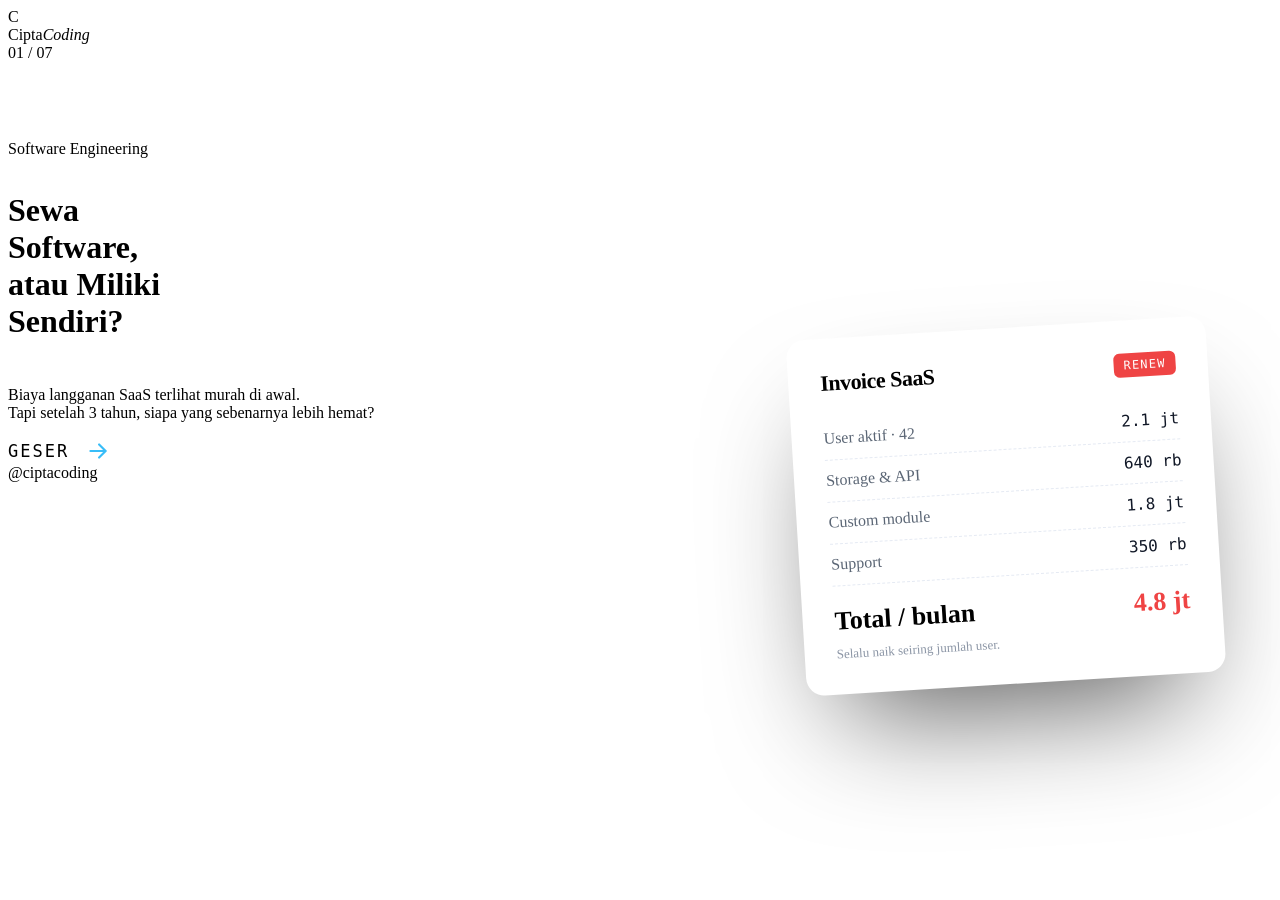
==== posts/p1-custom-vs-saas_01.html @ 98c875ae "feat: CiptaCoding Instagram design system - Design tokens dari ciptacoding.com (navy #071850, blue #" ====
<!DOCTYPE html>
<html lang="id">
<head>
<meta charset="utf-8">
<link rel="stylesheet" href="../site/assets/style.css">
<style>
  /* ---- Cover: Custom vs SaaS ---- */
  .cover-body { margin-top: 78px; display: flex; flex-direction: column; flex: 1; }
  .cover-body h1 { margin: 34px 0 30px; }
  .cover-body .lead { max-width: 760px; }
  .swipe {
    margin-top: auto; display: flex; align-items: center; gap: 16px;
    font-family: 'JetBrains Mono', monospace; font-size: 17px;
    letter-spacing: .12em; text-transform: uppercase; color: var(--sky);
  }
  .swipe svg { animation: nudge 1.8s ease-in-out infinite; }
  @keyframes nudge { 0%,100%{transform:translateX(0)} 50%{transform:translateX(8px)} }

  .invoice {
    position: absolute; right: 64px; bottom: 216px;
    width: 420px; transform: rotate(-3.5deg); z-index: 1;
    animation: none;
  }
  .invoice .sheet {
    background: #fff; border-radius: 18px; padding: 32px;
    box-shadow: 0 60px 120px -40px rgba(0,0,0,.65);
  }
  .inv-head { display:flex; justify-content:space-between; align-items:center; margin-bottom: 22px; }
  .inv-head .t { font-weight: 800; font-size: 22px; color: var(--navy); letter-spacing:-.5px }
  .inv-head .badge { font-family:'JetBrains Mono',monospace; font-size: 12px; letter-spacing:.1em; color:#fff; background:#ef4444; padding:5px 10px; border-radius:6px }
  .inv-row { display:flex; justify-content:space-between; padding: 11px 0; border-bottom: 1px dashed #e5eaf3; font-size: 16px; color:#5b6675 }
  .inv-row span:last-child { font-family:'JetBrains Mono',monospace; color:#111827 }
  .inv-total { display:flex; justify-content:space-between; padding-top: 20px; font-weight: 800; font-size: 26px; color: var(--navy) }
  .inv-total span:last-child { color: #ef4444 }
  .inv-foot { margin-top: 10px; font-size: 13px; color: #8b95a5 }
</style>
</head>
<body>
<div class="slide dark">
  <div class="inner">
    <div class="top">
      <div class="mark"><div class="glyph">C</div><div class="word">Cipta<em>Coding</em></div></div>
      <div class="meta">01 / 07</div>
    </div>

    <div class="cover-body">
      <div class="eyebrow">Software Engineering</div>
      <h1 class="mega">Sewa<br>Software,<br>atau <span class="accent">Miliki</span><br>Sendiri?</h1>
      <p class="lead" style="max-width:620px">Biaya langganan SaaS terlihat murah di awal.<br>Tapi setelah 3 tahun, siapa yang sebenarnya lebih hemat?</p>

      <div class="swipe">
        Geser
        <svg width="26" height="26" viewBox="0 0 24 24" fill="none" stroke="#38bdf8" stroke-width="2" stroke-linecap="round"><path d="M5 12h14M13 6l6 6-6 6"/></svg>
      </div>
    </div>

    <div class="bottom">
      <div class="handle">@ciptacoding</div>
      <div class="dots"><i class="on"></i><i></i><i></i><i></i><i></i><i></i><i></i></div>
    </div>
  </div>

  <div class="invoice">
    <div class="sheet">
      <div class="inv-head"><div class="t">Invoice SaaS</div><div class="badge">RENEW</div></div>
      <div class="inv-row"><span>User aktif · 42</span><span>2.1 jt</span></div>
      <div class="inv-row"><span>Storage &amp; API</span><span>640 rb</span></div>
      <div class="inv-row"><span>Custom module</span><span>1.8 jt</span></div>
      <div class="inv-row"><span>Support</span><span>350 rb</span></div>
      <div class="inv-total"><span>Total / bulan</span><span>4.8 jt</span></div>
      <div class="inv-foot">Selalu naik seiring jumlah user.</div>
    </div>
  </div>
</div>
</body>
</html>
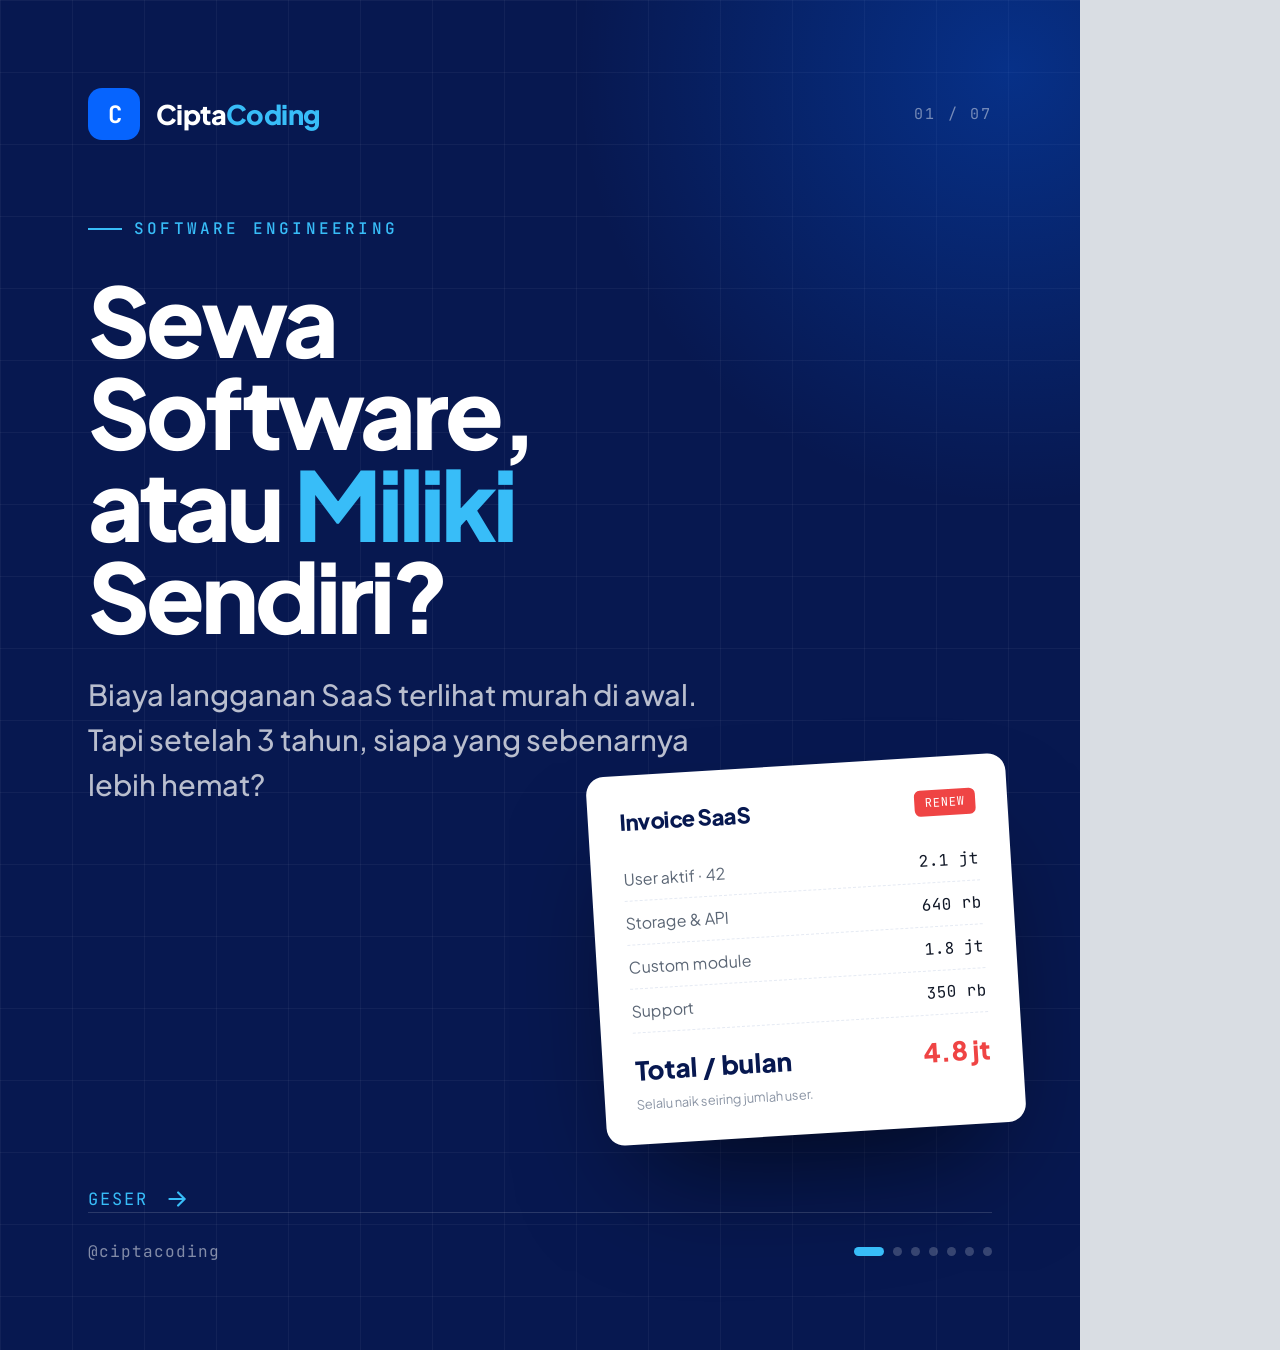
==== commit cb2a1d2a: "fix(render): output PNG RGB opaque + correct CSS path - --default-background-color FFFFFFFF (bukan t" ====
--- a/posts/p1-custom-vs-saas_01.html
+++ b/posts/p1-custom-vs-saas_01.html
@@ -2,7 +2,7 @@
 <html lang="id">
 <head>
 <meta charset="utf-8">
-<link rel="stylesheet" href="../site/assets/style.css">
+<link rel="stylesheet" href="../src/assets/style.css">
 <style>
   /* ---- Cover: Custom vs SaaS ---- */
   .cover-body { margin-top: 78px; display: flex; flex-direction: column; flex: 1; }
--- a/src/assets/style.css
+++ b/src/assets/style.css
@@ -0,0 +1,359 @@
+@font-face {
+  font-family: 'Plus Jakarta Sans';
+  font-style: italic;
+  font-weight: 400;
+  font-display: swap;
+  src: url([data-uri]) format('woff2');
+  unicode-range: U+0000-00FF, U+0131, U+0152-0153, U+02BB-02BC, U+02C6, U+02DA, U+02DC, U+0304, U+0308, U+0329, U+2000-206F, U+20AC, U+2122, U+2191, U+2193, U+2212, U+2215, U+FEFF, U+FFFD;
+}
+@font-face {
+  font-family: 'Plus Jakarta Sans';
+  font-style: normal;
+  font-weight: 400;
+  font-display: swap;
+  src: url([data-uri]) format('woff2');
+  unicode-range: U+0000-00FF, U+0131, U+0152-0153, U+02BB-02BC, U+02C6, U+02DA, U+02DC, U+0304, U+0308, U+0329, U+2000-206F, U+20AC, U+2122, U+2191, U+2193, U+2212, U+2215, U+FEFF, U+FFFD;
+}
+@font-face {
+  font-family: 'Plus Jakarta Sans';
+  font-style: normal;
+  font-weight: 500;
+  font-display: swap;
+  src: url([data-uri]) format('woff2');
+  unicode-range: U+0000-00FF, U+0131, U+0152-0153, U+02BB-02BC, U+02C6, U+02DA, U+02DC, U+0304, U+0308, U+0329, U+2000-206F, U+20AC, U+2122, U+2191, U+2193, U+2212, U+2215, U+FEFF, U+FFFD;
+}
+@font-face {
+  font-family: 'Plus Jakarta Sans';
+  font-style: normal;
+  font-weight: 600;
+  font-display: swap;
+  src: url([data-uri]) format('woff2');
+  unicode-range: U+0000-00FF, U+0131, U+0152-0153, U+02BB-02BC, U+02C6, U+02DA, U+02DC, U+0304, U+0308, U+0329, U+2000-206F, U+20AC, U+2122, U+2191, U+2193, U+2212, U+2215, U+FEFF, U+FFFD;
+}
+@font-face {
+  font-family: 'Plus Jakarta Sans';
+  font-style: normal;
+  font-weight: 700;
+  font-display: swap;
+  src: url([data-uri]) format('woff2');
+  unicode-range: U+0000-00FF, U+0131, U+0152-0153, U+02BB-02BC, U+02C6, U+02DA, U+02DC, U+0304, U+0308, U+0329, U+2000-206F, U+20AC, U+2122, U+2191, U+2193, U+2212, U+2215, U+FEFF, U+FFFD;
+}
+@font-face {
+  font-family: 'Plus Jakarta Sans';
+  font-style: normal;
+  font-weight: 800;
+  font-display: swap;
+  src: url([data-uri]) format('woff2');
+  unicode-range: U+0000-00FF, U+0131, U+0152-0153, U+02BB-02BC, U+02C6, U+02DA, U+02DC, U+0304, U+0308, U+0329, U+2000-206F, U+20AC, U+2122, U+2191, U+2193, U+2212, U+2215, U+FEFF, U+FFFD;
+}
+@font-face {
+  font-family: 'JetBrains Mono';
+  font-style: normal;
+  font-weight: 400;
+  font-display: swap;
+  src: url([data-uri]) format('woff2');
+  unicode-range: U+0000-00FF, U+0131, U+0152-0153, U+02BB-02BC, U+02C6, U+02DA, U+02DC, U+0304, U+0308, U+0329, U+2000-206F, U+20AC, U+2122, U+2191, U+2193, U+2212, U+2215, U+FEFF, U+FFFD;
+}
+@font-face {
+  font-family: 'JetBrains Mono';
+  font-style: normal;
+  font-weight: 500;
+  font-display: swap;
+  src: url([data-uri]) format('woff2');
+  unicode-range: U+0000-00FF, U+0131, U+0152-0153, U+02BB-02BC, U+02C6, U+02DA, U+02DC, U+0304, U+0308, U+0329, U+2000-206F, U+20AC, U+2122, U+2191, U+2193, U+2212, U+2215, U+FEFF, U+FFFD;
+}
+@font-face {
+  font-family: 'JetBrains Mono';
+  font-style: normal;
+  font-weight: 700;
+  font-display: swap;
+  src: url([data-uri]